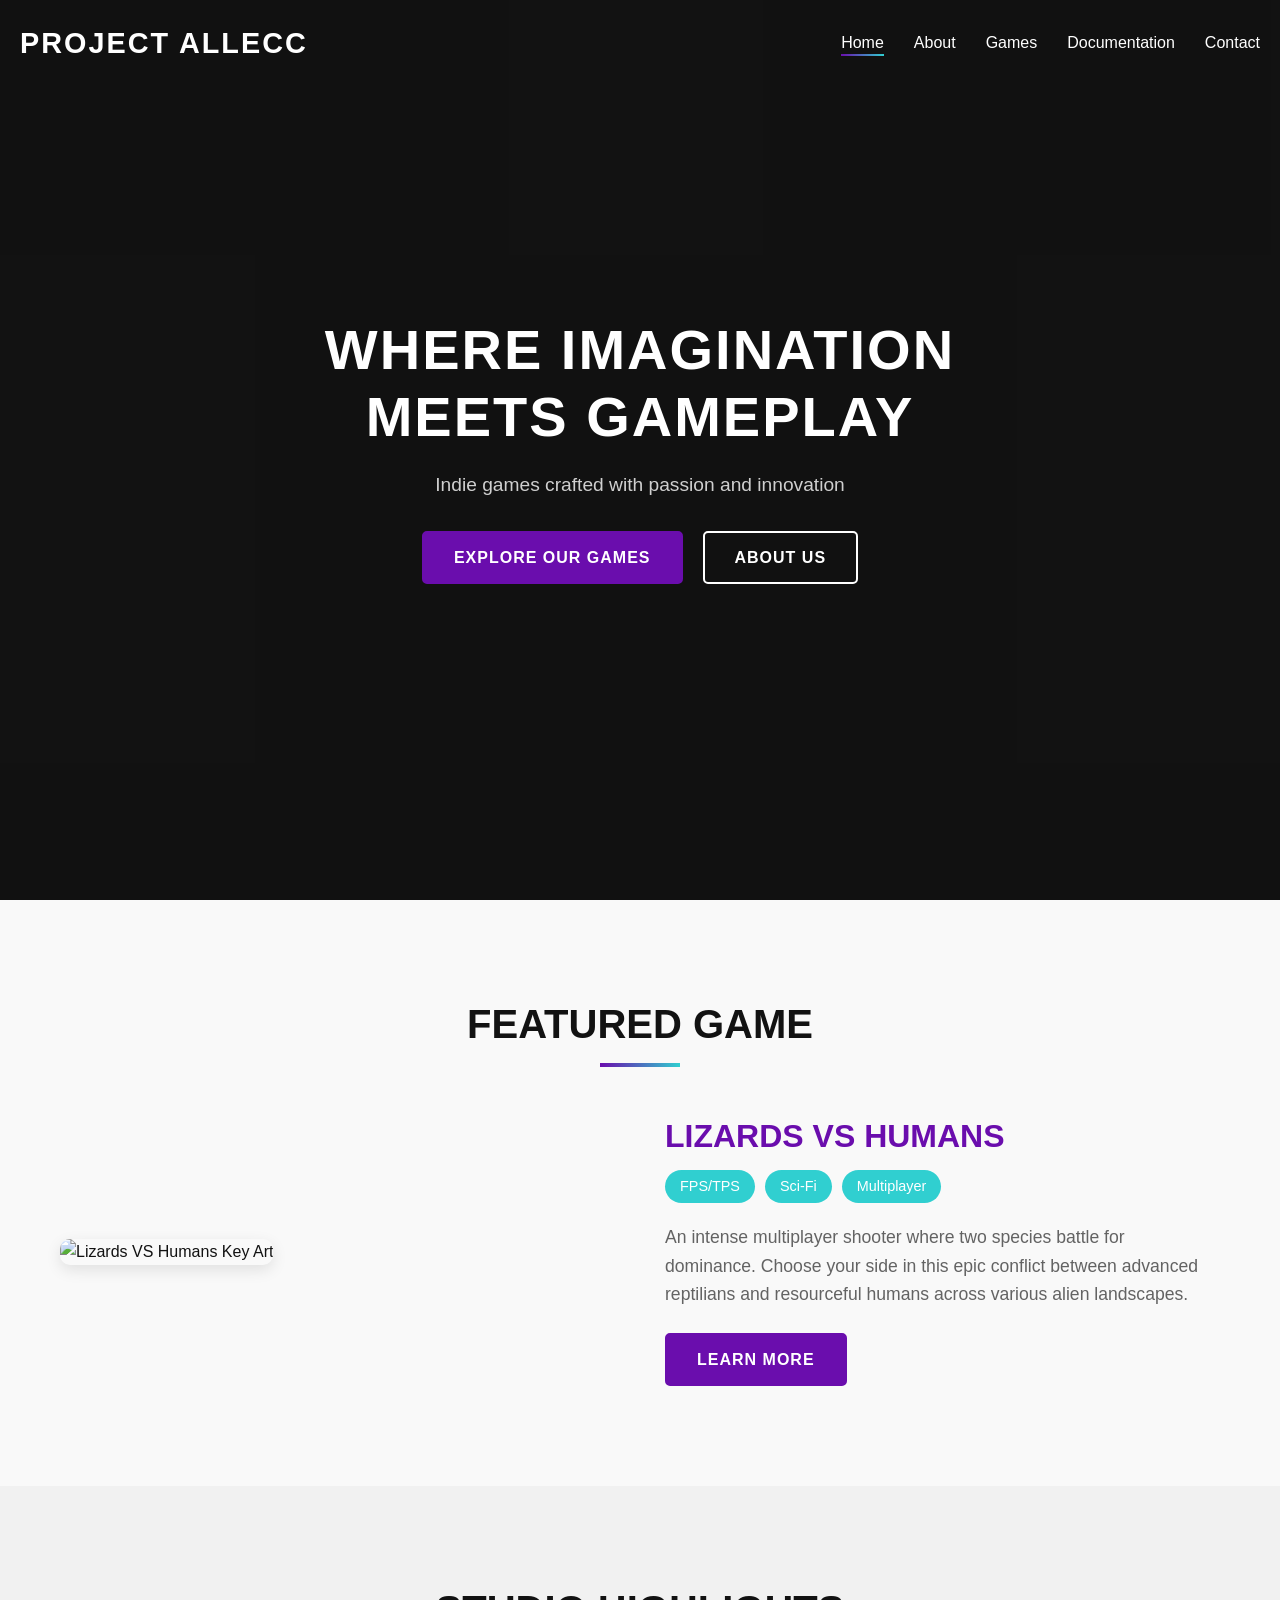
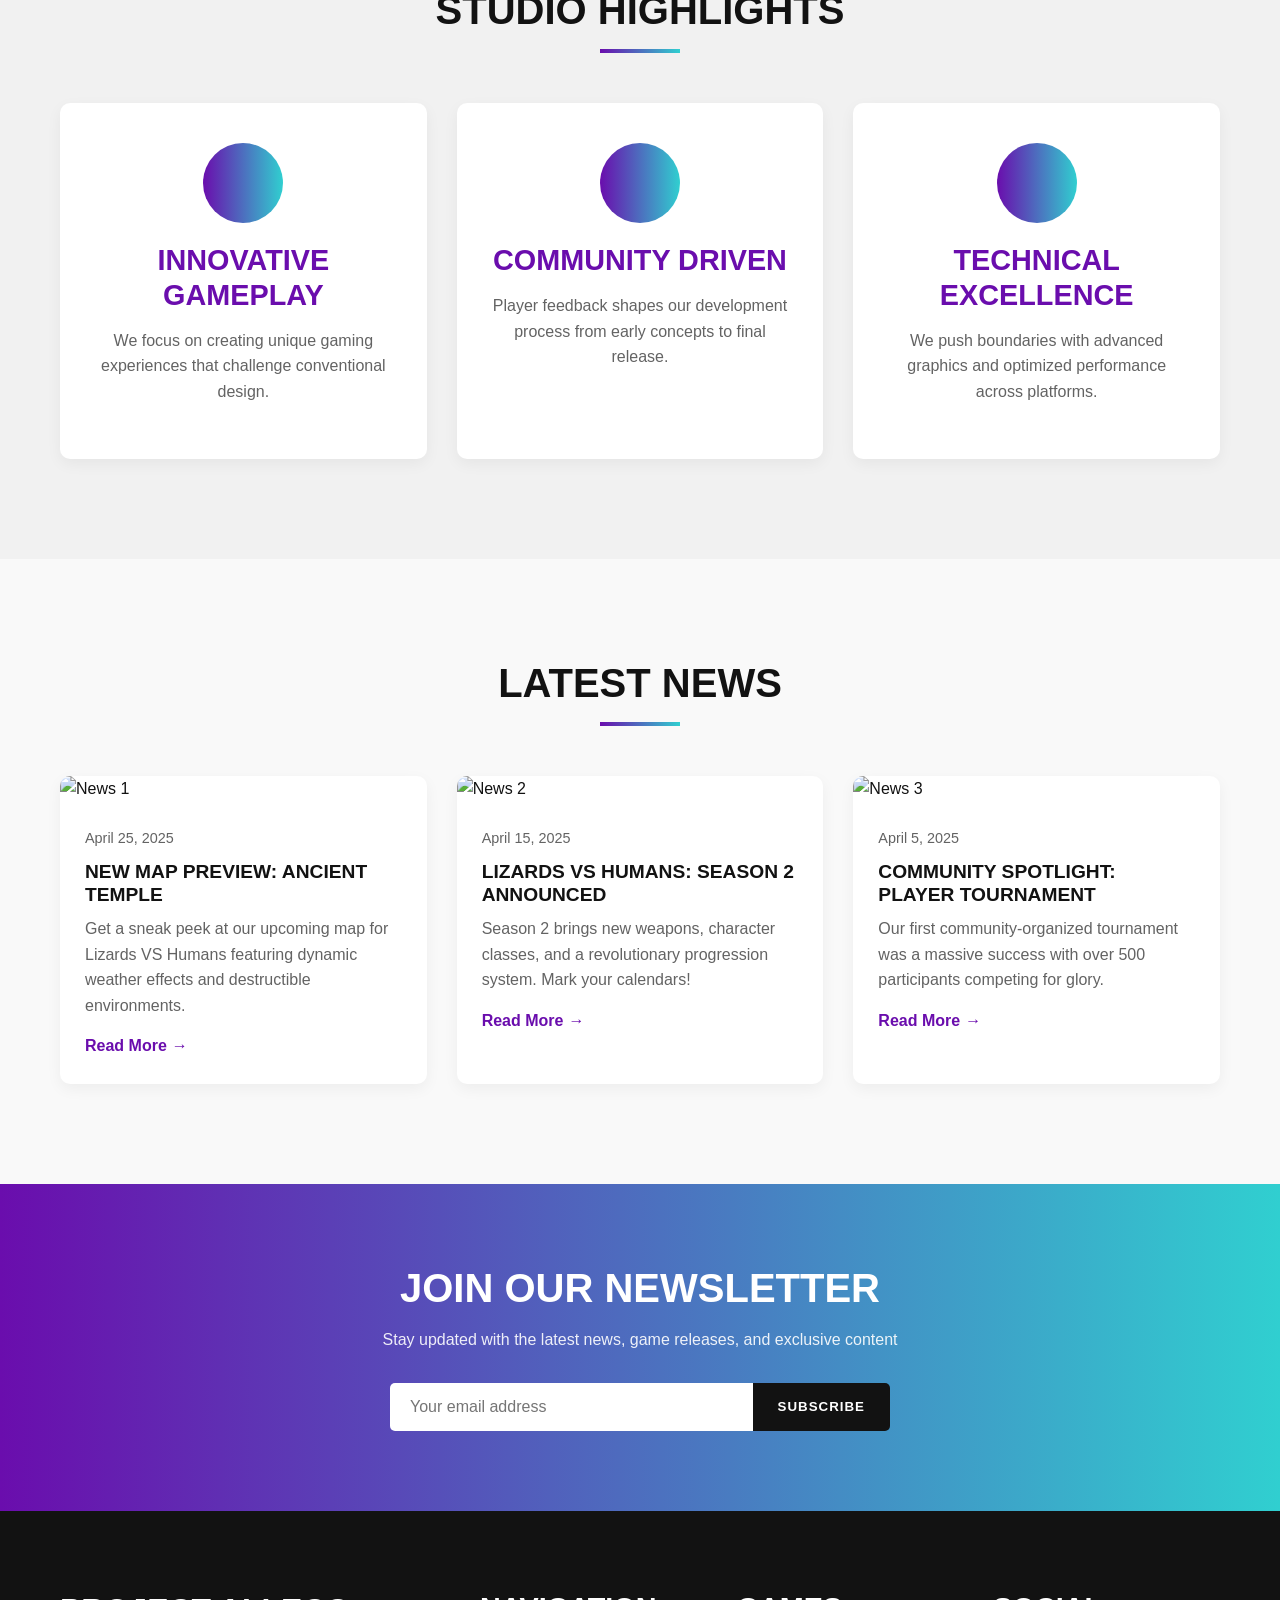
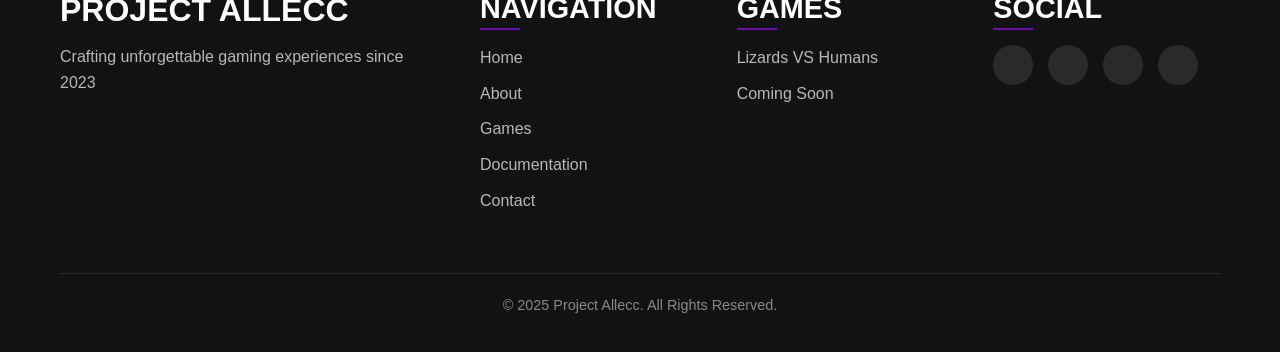
==== index.html @ aa14150b "Add files via upload" ====
<!DOCTYPE html>
<html lang="en">
<head>
    <meta charset="UTF-8">
    <meta name="viewport" content="width=device-width, initial-scale=1.0">
    <title>Project Allecc | Indie Game Studio</title>
    <!-- Font Awesome -->
    <script src="https://cdnjs.cloudflare.com/ajax/libs/font-awesome/6.4.0/js/all.min.js"></script>
    <!-- CSS Files -->
    <link rel="stylesheet" href="css/main.css">
    <link rel="stylesheet" href="css/home.css">
</head>
<body>
    <header>
        <nav>
            <div class="logo">
                <a href="index.html">PROJECT ALLECC</a>
            </div>
            <div class="menu-toggle">
                <i class="fas fa-bars"></i>
            </div>
            <ul class="nav-menu">
                <li><a href="index.html" class="active">Home</a></li>
                <li><a href="about.html">About</a></li>
                <li><a href="games.html">Games</a></li>
                <li><a href="documentation.html">Documentation</a></li>
                <li><a href="contact.html">Contact</a></li>
            </ul>
        </nav>

        <div class="hero" style="background-image: url('images/hero-bg.jpg');">
            <div class="hero-content">
                <h1>WHERE IMAGINATION MEETS GAMEPLAY</h1>
                <p>Indie games crafted with passion and innovation</p>
                <div class="hero-buttons">
                    <a href="games.html" class="btn btn-primary">Explore Our Games</a>
                    <a href="about.html" class="btn btn-secondary">About Us</a>
                </div>
            </div>
        </div>
    </header>

    <main>
        <section class="featured-game">
            <div class="container">
                <div class="section-header">
                    <h2>FEATURED GAME</h2>
                    <div class="section-separator"></div>
                </div>
                <div class="featured-content animate-on-scroll">
                    <div class="featured-image">
                        <img src="images/game-banners/lizards-vs-humans-banner.jpg" alt="Lizards VS Humans Key Art">
                    </div>
                    <div class="featured-text">
                        <h3>LIZARDS VS HUMANS</h3>
                        <div class="game-tags">
                            <span>FPS/TPS</span>
                            <span>Sci-Fi</span>
                            <span>Multiplayer</span>
                        </div>
                        <p>An intense multiplayer shooter where two species battle for dominance. Choose your side in this epic conflict between advanced reptilians and resourceful humans across various alien landscapes.</p>
                        <a href="lizards-vs-humans.html" class="btn btn-primary">Learn More</a>
                    </div>
                </div>
            </div>
        </section>

        <section class="studio-highlights">
            <div class="container">
                <div class="section-header">
                    <h2>STUDIO HIGHLIGHTS</h2>
                    <div class="section-separator"></div>
                </div>
                <div class="highlight-grid">
                    <div class="highlight-card animate-on-scroll">
                        <div class="highlight-icon">
                            <i class="fas fa-code"></i>
                        </div>
                        <h3>INNOVATIVE GAMEPLAY</h3>
                        <p>We focus on creating unique gaming experiences that challenge conventional design.</p>
                    </div>
                    <div class="highlight-card animate-on-scroll">
                        <div class="highlight-icon">
                            <i class="fas fa-users"></i>
                        </div>
                        <h3>COMMUNITY DRIVEN</h3>
                        <p>Player feedback shapes our development process from early concepts to final release.</p>
                    </div>
                    <div class="highlight-card animate-on-scroll">
                        <div class="highlight-icon">
                            <i class="fas fa-rocket"></i>
                        </div>
                        <h3>TECHNICAL EXCELLENCE</h3>
                        <p>We push boundaries with advanced graphics and optimized performance across platforms.</p>
                    </div>
                </div>
            </div>
        </section>

        <section class="latest-news">
            <div class="container">
                <div class="section-header">
                    <h2>LATEST NEWS</h2>
                    <div class="section-separator"></div>
                </div>
                <div class="news-grid">
                    <div class="news-card animate-on-scroll">
                        <div class="news-image">
                            <img src="images/news/news-1.jpg" alt="News 1">
                        </div>
                        <div class="news-content">
                            <span class="news-date">April 25, 2025</span>
                            <h3>NEW MAP PREVIEW: ANCIENT TEMPLE</h3>
                            <p>Get a sneak peek at our upcoming map for Lizards VS Humans featuring dynamic weather effects and destructible environments.</p>
                            <a href="#" class="read-more">Read More</a>
                        </div>
                    </div>
                    <div class="news-card animate-on-scroll">
                        <div class="news-image">
                            <img src="images/news/news-2.jpg" alt="News 2">
                        </div>
                        <div class="news-content">
                            <span class="news-date">April 15, 2025</span>
                            <h3>LIZARDS VS HUMANS: SEASON 2 ANNOUNCED</h3>
                            <p>Season 2 brings new weapons, character classes, and a revolutionary progression system. Mark your calendars!</p>
                            <a href="#" class="read-more">Read More</a>
                        </div>
                    </div>
                    <div class="news-card animate-on-scroll">
                        <div class="news-image">
                            <img src="images/news/news-3.jpg" alt="News 3">
                        </div>
                        <div class="news-content">
                            <span class="news-date">April 5, 2025</span>
                            <h3>COMMUNITY SPOTLIGHT: PLAYER TOURNAMENT</h3>
                            <p>Our first community-organized tournament was a massive success with over 500 participants competing for glory.</p>
                            <a href="#" class="read-more">Read More</a>
                        </div>
                    </div>
                </div>
            </div>
        </section>

        <section class="newsletter">
            <div class="container">
                <div class="newsletter-content">
                    <h2>JOIN OUR NEWSLETTER</h2>
                    <p>Stay updated with the latest news, game releases, and exclusive content</p>
                    <form class="newsletter-form">
                        <input type="email" placeholder="Your email address" required>
                        <button type="submit" class="btn">Subscribe</button>
                    </form>
                </div>
            </div>
        </section>
    </main>

    <footer>
        <div class="container">
            <div class="footer-content">
                <div class="footer-logo">
                    <h2>PROJECT ALLECC</h2>
                    <p>Crafting unforgettable gaming experiences since 2023</p>
                </div>
                <div class="footer-links">
                    <div class="footer-section">
                        <h3>NAVIGATION</h3>
                        <ul>
                            <li><a href="index.html">Home</a></li>
                            <li><a href="about.html">About</a></li>
                            <li><a href="games.html">Games</a></li>
                            <li><a href="documentation.html">Documentation</a></li>
                            <li><a href="contact.html">Contact</a></li>
                        </ul>
                    </div>
                    <div class="footer-section">
                        <h3>GAMES</h3>
                        <ul>
                            <li><a href="lizards-vs-humans.html">Lizards VS Humans</a></li>
                            <li><a href="#">Coming Soon</a></li>
                        </ul>
                    </div>
                    <div class="footer-section">
                        <h3>SOCIAL</h3>
                        <div class="social-icons">
                            <a href="#"><i class="fab fa-twitter"></i></a>
                            <a href="#"><i class="fab fa-discord"></i></a>
                            <a href="#"><i class="fab fa-youtube"></i></a>
                            <a href="#"><i class="fab fa-instagram"></i></a>
                        </div>
                    </div>
                </div>
            </div>
            <div class="footer-bottom">
                <p>&copy; 2025 Project Allecc. All Rights Reserved.</p>
            </div>
        </div>
    </footer>

    <!-- JavaScript Files -->
    <script src="js/main.js"></script>
</body>
</html>
---- css/main.css ----
/* 
 * Project Allecc - Main CSS
 * Contains base styles used across the entire website 
 */

/* ======== Global Variables ======== */
:root {
    --primary-color: #6a0dad;
    --secondary-color: #30cfd0;
    --tertiary-color: #ff5e5b;
    --dark-color: #121212;
    --light-color: #f9f9f9;
    --gray-color: #636363;
    --transition: all 0.3s ease;
}

/* ======== Reset & Base Styles ======== */
* {
    margin: 0;
    padding: 0;
    box-sizing: border-box;
}

body {
    font-family: 'Segoe UI', Tahoma, Geneva, Verdana, sans-serif;
    line-height: 1.6;
    color: var(--dark-color);
    background-color: var(--light-color);
    overflow-x: hidden;
}

.container {
    width: 100%;
    max-width: 1200px;
    margin: 0 auto;
    padding: 0 20px;
}

a {
    text-decoration: none;
    color: inherit;
}

ul {
    list-style: none;
}

img {
    max-width: 100%;
    height: auto;
}

/* ======== Typography ======== */
h1, h2, h3, h4, h5, h6 {
    font-weight: 700;
    line-height: 1.2;
}

h1 {
    font-size: 3.5rem;
    margin-bottom: 20px;
}

h2 {
    font-size: 2.5rem;
    margin-bottom: 15px;
}

h3 {
    font-size: 1.8rem;
    margin-bottom: 10px;
}

p {
    margin-bottom: 15px;
}

/* ======== Buttons ======== */
.btn {
    display: inline-block;
    padding: 12px 30px;
    border-radius: 5px;
    font-weight: bold;
    text-transform: uppercase;
    letter-spacing: 1px;
    transition: var(--transition);
    cursor: pointer;
}

.btn-primary {
    background-color: var(--primary-color);
    color: white;
    border: 2px solid var(--primary-color);
}

.btn-primary:hover {
    background-color: transparent;
    color: var(--primary-color);
}

.btn-secondary {
    background-color: transparent;
    color: white;
    border: 2px solid white;
}

.btn-secondary:hover {
    background-color: white;
    color: var(--dark-color);
}

/* ======== Section Header ======== */
.section-header {
    text-align: center;
    margin-bottom: 50px;
}

.section-header h2 {
    font-size: 2.5rem;
    margin-bottom: 15px;
    position: relative;
    display: inline-block;
}

.section-separator {
    width: 80px;
    height: 4px;
    background: linear-gradient(to right, var(--primary-color), var(--secondary-color));
    margin: 0 auto;
}

/* ======== Header & Navigation ======== */
header {
    position: relative;
    background-color: var(--dark-color);
    color: white;
}

nav {
    display: flex;
    justify-content: space-between;
    align-items: center;
    padding: 20px;
    position: absolute;
    top: 0;
    left: 0;
    width: 100%;
    z-index: 1000;
    transition: var(--transition);
}

nav.scrolled {
    background-color: rgba(18, 18, 18, 0.95);
    box-shadow: 0 5px 15px rgba(0, 0, 0, 0.1);
    position: fixed;
    padding: 15px 20px;
}

.logo a {
    font-size: 1.8rem;
    font-weight: bold;
    letter-spacing: 2px;
    color: white;
}

.logo img {
    height: 40px;
    width: auto;
}

.nav-menu {
    display: flex;
}

.nav-menu li {
    margin-left: 30px;
}

.nav-menu a {
    color: white;
    font-weight: 500;
    position: relative;
    padding: 5px 0;
    transition: var(--transition);
}

.nav-menu a::after {
    content: '';
    position: absolute;
    bottom: 0;
    left: 0;
    width: 0;
    height: 2px;
    background: linear-gradient(to right, var(--primary-color), var(--secondary-color));
    transition: var(--transition);
}

.nav-menu a:hover::after,
.nav-menu a.active::after {
    width: 100%;
}

.menu-toggle {
    display: none;
    font-size: 1.5rem;
    cursor: pointer;
}

/* ======== Page Banner ======== */
.page-banner {
    height: 50vh;
    background-position: center;
    background-repeat: no-repeat;
    background-size: cover;
    display: flex;
    align-items: center;
    justify-content: center;
    text-align: center;
    color: white;
    position: relative;
}

.page-banner::before {
    content: '';
    position: absolute;
    top: 0;
    left: 0;
    width: 100%;
    height: 100%;
    background: rgba(18, 18, 18, 0.7);
}

.page-banner .banner-content {
    position: relative;
    z-index: 1;
}

.page-banner h1 {
    font-size: 3rem;
    margin-bottom: 20px;
}

.page-banner .breadcrumb {
    display: flex;
    justify-content: center;
    gap: 10px;
}

.page-banner .breadcrumb a {
    color: rgba(255, 255, 255, 0.7);
    transition: var(--transition);
}

.page-banner .breadcrumb a:hover {
    color: white;
}

/* ======== Footer ======== */
footer {
    background-color: var(--dark-color);
    color: white;
    padding: 80px 0 20px;
}

.footer-content {
    display: grid;
    grid-template-columns: 1fr 2fr;
    gap: 50px;
    margin-bottom: 50px;
}

.footer-logo h2 {
    font-size: 2rem;
    margin-bottom: 15px;
}

.footer-logo p {
    color: rgba(255, 255, 255, 0.7);
}

.footer-links {
    display: grid;
    grid-template-columns: repeat(3, 1fr);
    gap: 30px;
}

.footer-section h3 {
    margin-bottom: 20px;
    position: relative;
    display: inline-block;
}

.footer-section h3::after {
    content: '';
    position: absolute;
    bottom: -5px;
    left: 0;
    width: 40px;
    height: 2px;
    background-color: var(--primary-color);
}

.footer-section ul li {
    margin-bottom: 10px;
}

.footer-section ul li a {
    color: rgba(255, 255, 255, 0.7);
    transition: var(--transition);
}

.footer-section ul li a:hover {
    color: white;
    padding-left: 5px;
}

.social-icons {
    display: flex;
    gap: 15px;
}

.social-icons a {
    display: flex;
    align-items: center;
    justify-content: center;
    width: 40px;
    height: 40px;
    background-color: rgba(255, 255, 255, 0.1);
    border-radius: 50%;
    transition: var(--transition);
}

.social-icons a:hover {
    background-color: var(--primary-color);
    transform: translateY(-5px);
}

.footer-bottom {
    text-align: center;
    padding-top: 20px;
    border-top: 1px solid rgba(255, 255, 255, 0.1);
    color: rgba(255, 255, 255, 0.5);
    font-size: 0.9rem;
}

/* ======== Responsive Styles ======== */
@media (max-width: 1024px) {
    .footer-content {
        grid-template-columns: 1fr 1fr;
    }
}

@media (max-width: 768px) {
    h1 {
        font-size: 2.5rem;
    }
    
    h2 {
        font-size: 2rem;
    }
    
    h3 {
        font-size: 1.5rem;
    }
    
    .menu-toggle {
        display: block;
    }
    
    .nav-menu {
        position: fixed;
        top: 70px;
        left: -100%;
        width: 100%;
        height: calc(100vh - 70px);
        background-color: var(--dark-color);
        flex-direction: column;
        align-items: center;
        justify-content: center;
        transition: var(--transition);
    }
    
    .nav-menu.active {
        left: 0;
    }
    
    .nav-menu li {
        margin: 15px 0;
    }
    
    .footer-content {
        grid-template-columns: 1fr;
    }
    
    .footer-links {
        grid-template-columns: 1fr 1fr;
    }
}

@media (max-width: 480px) {
    .footer-links {
        grid-template-columns: 1fr;
    }
}
---- css/home.css ----
/* 
 * Project Allecc - Home Page CSS
 * Contains styles specific to the home page
 */

/* ======== Hero Section ======== */
.hero {
    height: 100vh;
    background-position: center;
    background-repeat: no-repeat;
    background-size: cover;
    display: flex;
    align-items: center;
    text-align: center;
    padding: 0 20px;
    position: relative;
}

.hero::before {
    content: '';
    position: absolute;
    top: 0;
    left: 0;
    width: 100%;
    height: 100%;
    background: rgba(18, 18, 18, 0.7);
}

.hero-content {
    max-width: 800px;
    margin: 0 auto;
    position: relative;
    z-index: 1;
}

.hero-content h1 {
    font-size: 3.5rem;
    margin-bottom: 20px;
    letter-spacing: 2px;
    color: white;
}

.hero-content p {
    font-size: 1.2rem;
    margin-bottom: 30px;
    color: rgba(255, 255, 255, 0.8);
}

.hero-buttons {
    display: flex;
    justify-content: center;
    gap: 20px;
}

/* ======== Featured Game Section ======== */
.featured-game {
    padding: 100px 0;
    background-color: var(--light-color);
}

.featured-content {
    display: flex;
    align-items: center;
    gap: 50px;
}

.featured-image, 
.featured-text {
    flex: 1;
}

.featured-image img {
    border-radius: 10px;
    box-shadow: 0 5px 15px rgba(0, 0, 0, 0.1);
}

.featured-text h3 {
    font-size: 2rem;
    margin-bottom: 15px;
    color: var(--primary-color);
}

.game-tags {
    display: flex;
    gap: 10px;
    margin-bottom: 20px;
    flex-wrap: wrap;
}

.game-tags span {
    padding: 5px 15px;
    background-color: var(--secondary-color);
    color: white;
    border-radius: 20px;
    font-size: 0.9rem;
}

.featured-text p {
    margin-bottom: 25px;
    color: var(--gray-color);
    font-size: 1.1rem;
}

/* ======== Studio Highlights Section ======== */
.studio-highlights {
    padding: 100px 0;
    background-color: #f1f1f1;
}

.highlight-grid {
    display: grid;
    grid-template-columns: repeat(3, 1fr);
    gap: 30px;
}

.highlight-card {
    background-color: white;
    padding: 40px 30px;
    border-radius: 10px;
    box-shadow: 0 5px 15px rgba(0, 0, 0, 0.05);
    text-align: center;
    transition: var(--transition);
}

.highlight-card:hover {
    transform: translateY(-10px);
    box-shadow: 0 10px 25px rgba(0, 0, 0, 0.1);
}

.highlight-icon {
    width: 80px;
    height: 80px;
    margin: 0 auto 20px;
    background: linear-gradient(to right, var(--primary-color), var(--secondary-color));
    border-radius: 50%;
    display: flex;
    align-items: center;
    justify-content: center;
    color: white;
    font-size: 2rem;
}

.highlight-card h3 {
    margin-bottom: 15px;
    color: var(--primary-color);
}

.highlight-card p {
    color: var(--gray-color);
}

/* ======== Latest News Section ======== */
.latest-news {
    padding: 100px 0;
    background-color: var(--light-color);
}

.news-grid {
    display: grid;
    grid-template-columns: repeat(3, 1fr);
    gap: 30px;
}

.news-card {
    background-color: white;
    border-radius: 10px;
    overflow: hidden;
    box-shadow: 0 5px 15px rgba(0, 0, 0, 0.05);
    transition: var(--transition);
}

.news-card:hover {
    transform: translateY(-10px);
    box-shadow: 0 10px 25px rgba(0, 0, 0, 0.1);
}

.news-image img {
    width: 100%;
    height: 200px;
    object-fit: cover;
}

.news-content {
    padding: 25px;
}

.news-date {
    display: block;
    color: var(--gray-color);
    font-size: 0.9rem;
    margin-bottom: 10px;
}

.news-content h3 {
    font-size: 1.2rem;
    margin-bottom: 10px;
    color: var(--dark-color);
}

.news-content p {
    color: var(--gray-color);
    margin-bottom: 15px;
}

.read-more {
    color: var(--primary-color);
    font-weight: bold;
    position: relative;
    transition: var(--transition);
}

.read-more::after {
    content: '→';
    margin-left: 5px;
    transition: var(--transition);
}

.read-more:hover::after {
    margin-left: 10px;
}

/* ======== Newsletter Section ======== */
.newsletter {
    padding: 80px 0;
    background: linear-gradient(to right, var(--primary-color), var(--secondary-color));
    color: white;
    text-align: center;
}

.newsletter h2 {
    font-size: 2.5rem;
    margin-bottom: 15px;
}

.newsletter p {
    margin-bottom: 30px;
    max-width: 600px;
    margin-left: auto;
    margin-right: auto;
    opacity: 0.9;
}

.newsletter-form {
    display: flex;
    max-width: 500px;
    margin: 0 auto;
}

.newsletter-form input {
    flex-grow: 1;
    padding: 15px 20px;
    border: none;
    border-radius: 5px 0 0 5px;
    font-size: 1rem;
}

.newsletter-form button {
    border-radius: 0 5px 5px 0;
    border: none;
    background-color: var(--dark-color);
    color: white;
    cursor: pointer;
    transition: var(--transition);
    padding: 0 25px;
}

.newsletter-form button:hover {
    background-color: black;
}

/* ======== Responsive Styles ======== */
@media (max-width: 1024px) {
    .featured-content {
        flex-direction: column;
    }
    
    .highlight-grid, 
    .news-grid {
        grid-template-columns: repeat(2, 1fr);
    }
}

@media (max-width: 768px) {
    .hero-content h1 {
        font-size: 2.5rem;
    }
    
    .highlight-grid, 
    .news-grid {
        grid-template-columns: 1fr;
    }
    
    .newsletter-form {
        flex-direction: column;
        gap: 10px;
    }
    
    .newsletter-form input,
    .newsletter-form button {
        width: 100%;
        border-radius: 5px;
    }
    
    .hero-buttons {
        flex-direction: column;
    }
}
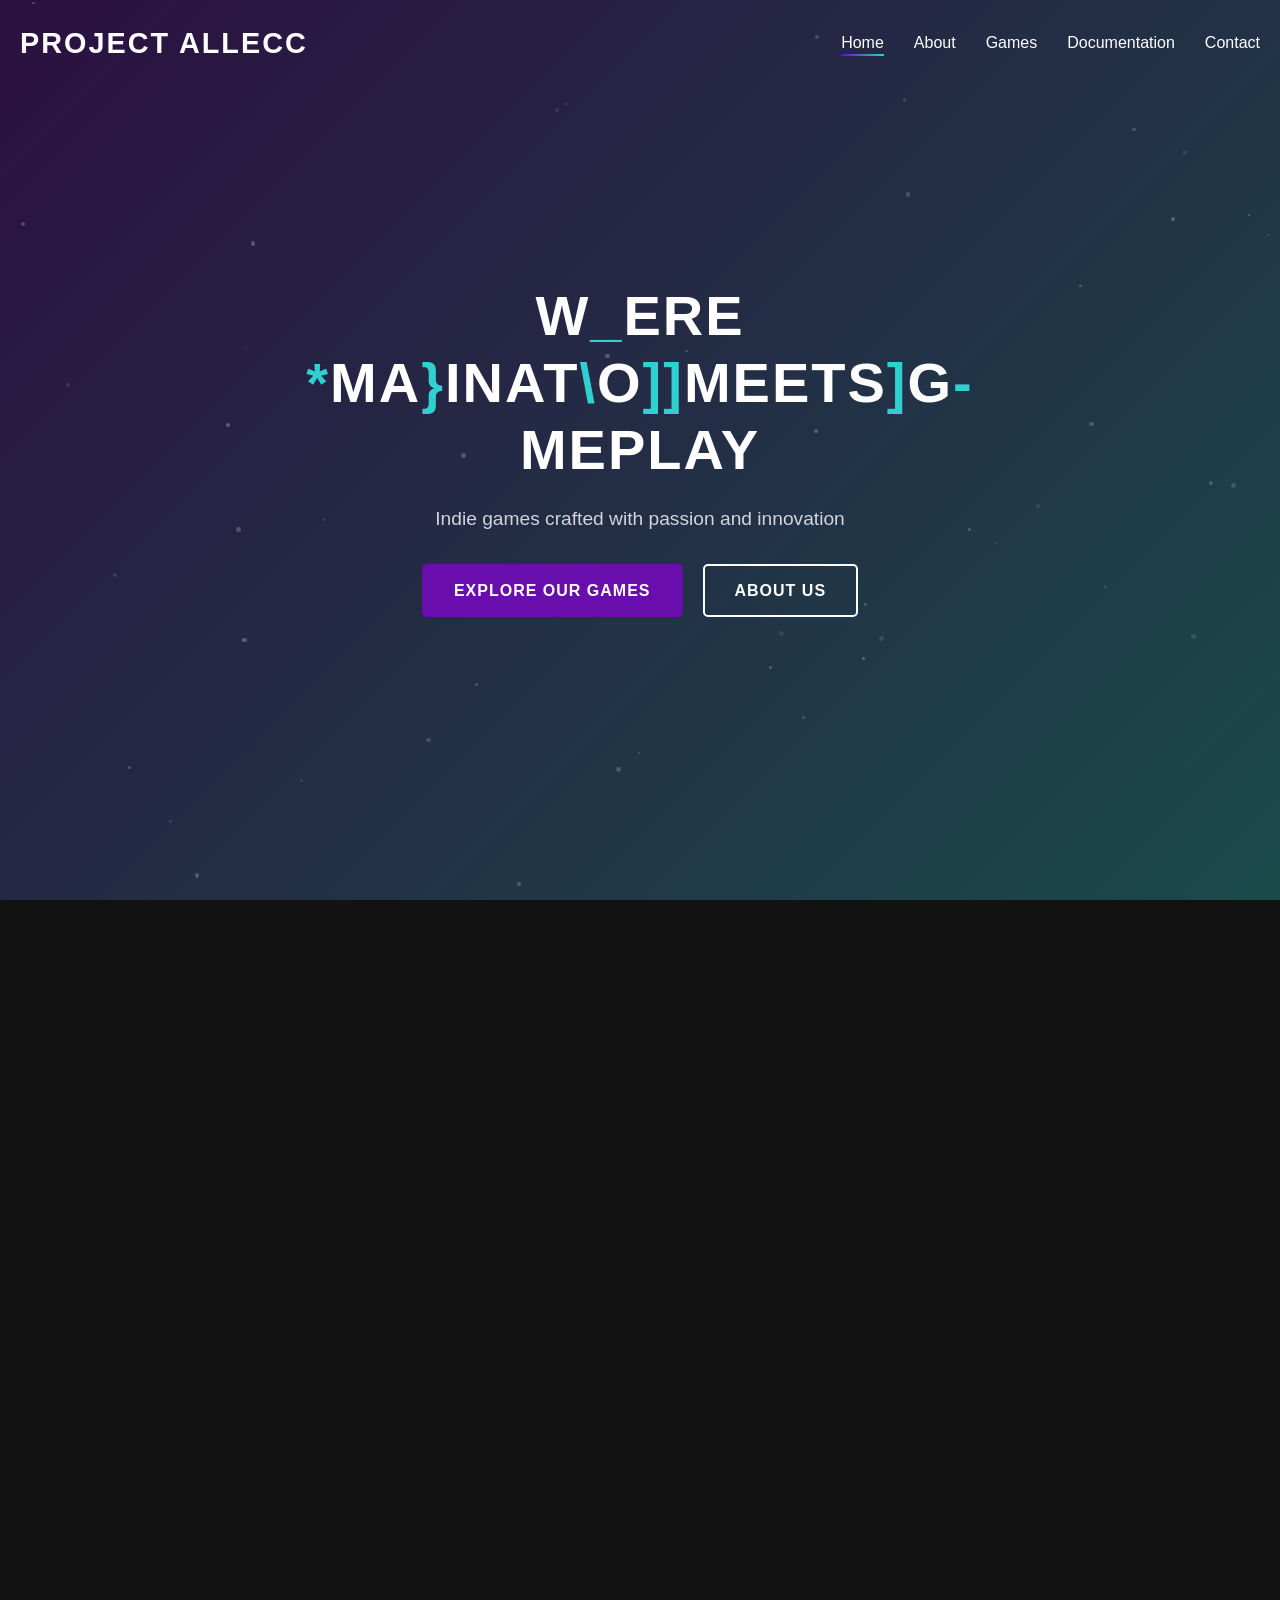
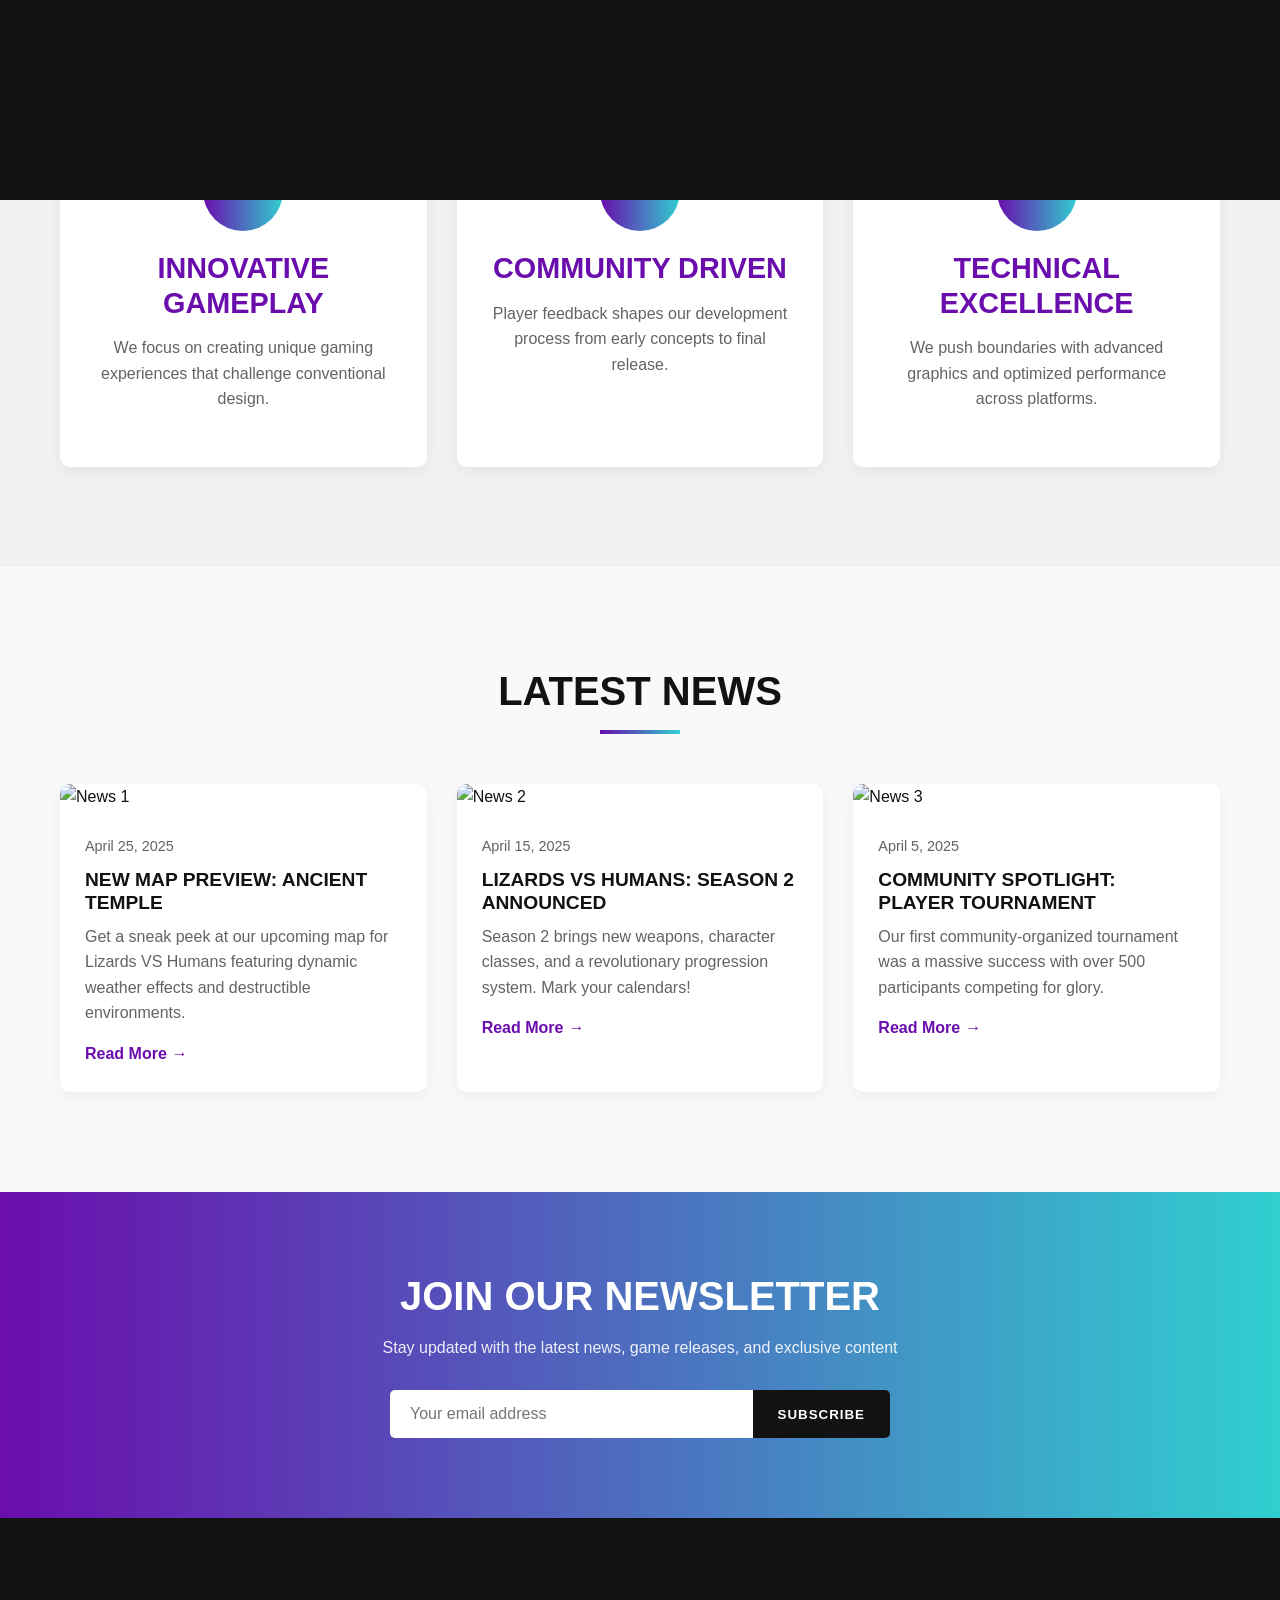
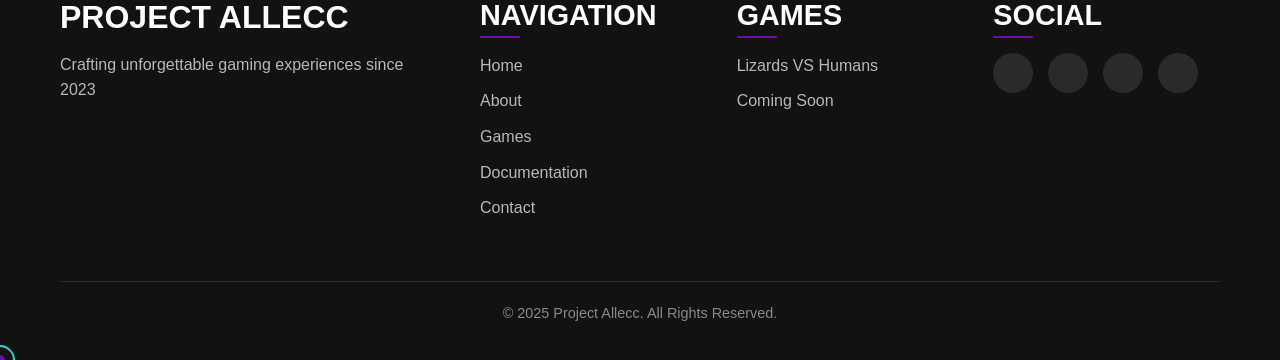
==== commit fdfac05c: "New Update" ====
--- a/index.html
+++ b/index.html
@@ -9,6 +9,7 @@
     <!-- CSS Files -->
     <link rel="stylesheet" href="css/main.css">
     <link rel="stylesheet" href="css/home.css">
+    <link rel="stylesheet" href="css/animations.css">
 </head>
 <body>
     <header>
@@ -30,10 +31,10 @@
 
         <div class="hero" style="background-image: url('images/hero-bg.jpg');">
             <div class="hero-content">
-                <h1>WHERE IMAGINATION MEETS GAMEPLAY</h1>
-                <p>Indie games crafted with passion and innovation</p>
-                <div class="hero-buttons">
-                    <a href="games.html" class="btn btn-primary">Explore Our Games</a>
+                <h1 class="fade-in-down">WHERE IMAGINATION MEETS GAMEPLAY</h1>
+                <p class="fade-in-up delay-300">Indie games crafted with passion and innovation</p>
+                <div class="hero-buttons fade-in-up delay-500">
+                    <a href="games.html" class="btn btn-primary pulse-effect">Explore Our Games</a>
                     <a href="about.html" class="btn btn-secondary">About Us</a>
                 </div>
             </div>
@@ -143,7 +144,7 @@
 
         <section class="newsletter">
             <div class="container">
-                <div class="newsletter-content">
+                <div class="newsletter-content fade-in-up">
                     <h2>JOIN OUR NEWSLETTER</h2>
                     <p>Stay updated with the latest news, game releases, and exclusive content</p>
                     <form class="newsletter-form">
@@ -199,5 +200,6 @@
 
     <!-- JavaScript Files -->
     <script src="js/main.js"></script>
+    <script src="js/effects.js"></script>
 </body>
 </html>
--- a/css/animations.css
+++ b/css/animations.css
@@ -0,0 +1,490 @@
+/* 
+ * Project Allecc - Animations and Effects
+ * Contains animation styles for the entire website
+ */
+
+/* ======== Animation Keyframes ======== */
+@keyframes fadeIn {
+    from { opacity: 0; }
+    to { opacity: 1; }
+}
+
+@keyframes fadeInUp {
+    from { 
+        opacity: 0;
+        transform: translateY(30px);
+    }
+    to { 
+        opacity: 1;
+        transform: translateY(0);
+    }
+}
+
+@keyframes fadeInDown {
+    from { 
+        opacity: 0;
+        transform: translateY(-30px);
+    }
+    to { 
+        opacity: 1;
+        transform: translateY(0);
+    }
+}
+
+@keyframes fadeInLeft {
+    from { 
+        opacity: 0;
+        transform: translateX(-50px);
+    }
+    to { 
+        opacity: 1;
+        transform: translateX(0);
+    }
+}
+
+@keyframes fadeInRight {
+    from { 
+        opacity: 0;
+        transform: translateX(50px);
+    }
+    to { 
+        opacity: 1;
+        transform: translateX(0);
+    }
+}
+
+@keyframes pulse {
+    0% { transform: scale(1); }
+    50% { transform: scale(1.05); }
+    100% { transform: scale(1); }
+}
+
+@keyframes float {
+    0% { transform: translateY(0px); }
+    50% { transform: translateY(-10px); }
+    100% { transform: translateY(0px); }
+}
+
+@keyframes spin {
+    from { transform: rotate(0deg); }
+    to { transform: rotate(360deg); }
+}
+
+@keyframes shimmer {
+    0% { background-position: -1000px 0; }
+    100% { background-position: 1000px 0; }
+}
+
+@keyframes slideIn {
+    from { width: 0; }
+    to { width: 100%; }
+}
+
+@keyframes bounce {
+    0%, 20%, 50%, 80%, 100% { transform: translateY(0); }
+    40% { transform: translateY(-20px); }
+    60% { transform: translateY(-10px); }
+}
+
+/* ======== Global Animation Classes ======== */
+.animate-on-scroll {
+    opacity: 0;
+    transition: transform 0.8s ease, opacity 0.8s ease;
+}
+
+.animated {
+    opacity: 1;
+    transform: translateY(0) !important;
+}
+
+.delay-100 { animation-delay: 100ms; }
+.delay-200 { animation-delay: 200ms; }
+.delay-300 { animation-delay: 300ms; }
+.delay-400 { animation-delay: 400ms; }
+.delay-500 { animation-delay: 500ms; }
+
+/* ======== Initial Animation States ======== */
+.fade-in { 
+    animation: fadeIn 1s ease forwards; 
+}
+
+.fade-in-up { 
+    animation: fadeInUp 1s ease forwards; 
+}
+
+.fade-in-down { 
+    animation: fadeInDown 1s ease forwards; 
+}
+
+.fade-in-left { 
+    animation: fadeInLeft 1s ease forwards; 
+}
+
+.fade-in-right { 
+    animation: fadeInRight 1s ease forwards; 
+}
+
+.pulse-effect {
+    animation: pulse 2s infinite ease-in-out;
+}
+
+.float-effect {
+    animation: float 3s infinite ease-in-out;
+}
+
+.spin-effect {
+    animation: spin 10s infinite linear;
+}
+
+/* ======== Enhanced Hero Section ======== */
+.hero {
+    position: relative;
+    overflow: hidden;
+}
+
+.hero::after {
+    content: '';
+    position: absolute;
+    top: 0;
+    left: 0;
+    width: 100%;
+    height: 100%;
+    background: linear-gradient(135deg, rgba(106, 13, 173, 0.3), rgba(48, 207, 208, 0.3));
+    z-index: 1;
+    pointer-events: none;
+}
+
+.hero-particles {
+    position: absolute;
+    top: 0;
+    left: 0;
+    width: 100%;
+    height: 100%;
+    z-index: 1;
+    pointer-events: none;
+}
+
+.hero-content {
+    z-index: 2;
+}
+
+.hero-particles .particle {
+    position: absolute;
+    background-color: rgba(255, 255, 255, 0.5);
+    border-radius: 50%;
+    pointer-events: none;
+}
+
+/* ======== Enhanced UI Elements ======== */
+.btn {
+    position: relative;
+    overflow: hidden;
+}
+
+.btn::after {
+    content: '';
+    position: absolute;
+    top: 50%;
+    left: 50%;
+    width: 5px;
+    height: 5px;
+    background: rgba(255, 255, 255, 0.5);
+    opacity: 0;
+    border-radius: 100%;
+    transform: scale(1, 1) translate(-50%, -50%);
+    transform-origin: 50% 50%;
+}
+
+.btn:hover::after {
+    animation: ripple 1s ease-out;
+}
+
+@keyframes ripple {
+    0% {
+        opacity: 1;
+        transform: scale(0, 0);
+    }
+    100% {
+        opacity: 0;
+        transform: scale(20, 20);
+    }
+}
+
+/* Enhanced Game Cards */
+.game-card {
+    transition: transform 0.5s cubic-bezier(0.175, 0.885, 0.32, 1.275), box-shadow 0.5s ease;
+}
+
+.game-card:hover {
+    transform: translateY(-15px) scale(1.02);
+    box-shadow: 0 20px 30px rgba(0, 0, 0, 0.15);
+}
+
+.game-card .game-image::before {
+    content: '';
+    position: absolute;
+    top: 0;
+    left: 0;
+    width: 100%;
+    height: 100%;
+    background: linear-gradient(135deg, rgba(106, 13, 173, 0.7), rgba(48, 207, 208, 0.7));
+    opacity: 0;
+    transition: opacity 0.5s ease;
+    z-index: 1;
+}
+
+.game-card:hover .game-image::before {
+    opacity: 0.2;
+}
+
+.game-card .game-info .btn {
+    transform: translateY(5px);
+    opacity: 0.9;
+    transition: transform 0.3s ease, opacity 0.3s ease, background-color 0.3s ease, color 0.3s ease;
+}
+
+.game-card:hover .game-info .btn {
+    transform: translateY(0);
+    opacity: 1;
+}
+
+/* ======== Enhanced Navbar Effects ======== */
+.nav-menu a::before {
+    content: '';
+    position: absolute;
+    bottom: 0;
+    left: 0;
+    width: 100%;
+    height: 2px;
+    background-color: transparent;
+    transform: scaleX(0);
+    transform-origin: right;
+    transition: transform 0.3s ease, background-color 0.3s ease;
+}
+
+.nav-menu a:hover::before, 
+.nav-menu a.active::before {
+    transform: scaleX(1);
+    transform-origin: left;
+    background-color: var(--secondary-color);
+}
+
+.logo a {
+    position: relative;
+    display: inline-block;
+}
+
+.logo a::before {
+    content: '';
+    position: absolute;
+    width: 10px;
+    height: 10px;
+    border-radius: 50%;
+    background-color: var(--secondary-color);
+    top: 0;
+    left: -15px;
+    opacity: 0;
+    transform: scale(0);
+    transition: transform 0.3s ease, opacity 0.3s ease;
+}
+
+.logo a:hover::before {
+    opacity: 1;
+    transform: scale(1);
+}
+
+/* ======== Section Transitions ======== */
+section {
+    position: relative;
+    overflow: hidden;
+}
+
+section::before {
+    content: '';
+    position: absolute;
+    bottom: 0;
+    left: 0;
+    width: 100%;
+    height: 150px;
+    background: linear-gradient(to top, rgba(249, 249, 249, 1), rgba(249, 249, 249, 0));
+    pointer-events: none;
+    z-index: -1;
+}
+
+section:nth-child(even)::before {
+    background: linear-gradient(to top, rgba(241, 241, 241, 1), rgba(241, 241, 241, 0));
+}
+
+/* ======== Loading Effects ======== */
+.loading-overlay {
+    position: fixed;
+    top: 0;
+    left: 0;
+    width: 100%;
+    height: 100%;
+    background-color: var(--dark-color);
+    display: flex;
+    justify-content: center;
+    align-items: center;
+    z-index: 9999;
+    transition: opacity 0.5s ease, visibility 0.5s ease;
+}
+
+.loading-overlay.hidden {
+    opacity: 0;
+    visibility: hidden;
+}
+
+.loader {
+    width: 50px;
+    height: 50px;
+    border: 5px solid rgba(255, 255, 255, 0.3);
+    border-radius: 50%;
+    border-top-color: var(--primary-color);
+    border-bottom-color: var(--secondary-color);
+    animation: spin 1s ease-in-out infinite;
+}
+
+.loader-text {
+    position: absolute;
+    bottom: 100px;
+    color: white;
+    font-size: 1.2rem;
+    letter-spacing: 2px;
+}
+
+.loader-text::after {
+    content: '...';
+    animation: dots 1.5s infinite;
+}
+
+@keyframes dots {
+    0%, 20% { content: '.'; }
+    40%, 60% { content: '..'; }
+    80%, 100% { content: '...'; }
+}
+
+/* ======== Interactive Elements ======== */
+.highlight-card, 
+.team-member, 
+.award-item, 
+.news-card,
+.faq-item {
+    position: relative;
+    z-index: 1;
+    overflow: hidden;
+}
+
+.highlight-card::before, 
+.team-member::before, 
+.award-item::before,
+.news-card::before,
+.faq-item::before {
+    content: '';
+    position: absolute;
+    z-index: -1;
+    top: 0;
+    left: 0;
+    right: 0;
+    bottom: 0;
+    background: linear-gradient(135deg, rgba(106, 13, 173, 0.05), rgba(48, 207, 208, 0.05));
+    transform: scaleX(0);
+    transform-origin: 0 50%;
+    transition: transform 0.5s ease-out;
+    border-radius: inherit;
+}
+
+.highlight-card:hover::before, 
+.team-member:hover::before, 
+.award-item:hover::before,
+.news-card:hover::before,
+.faq-item:hover::before {
+    transform: scaleX(1);
+}
+
+/* ======== Game Detail Page Enhancements ======== */
+.game-banner-content {
+    position: relative;
+}
+
+.game-banner-content::after {
+    content: '';
+    position: absolute;
+    bottom: 0;
+    left: 0;
+    width: 100%;
+    height: 10px;
+    background: linear-gradient(to right, var(--primary-color), var(--secondary-color));
+    transform: scaleX(0);
+    transform-origin: left;
+    transition: transform 1s ease;
+}
+
+.game-banner-content.animated::after {
+    transform: scaleX(1);
+}
+
+.tab-button {
+    transition: color 0.3s ease, transform 0.3s ease;
+}
+
+.tab-button:hover {
+    transform: translateY(-3px);
+}
+
+.tab-button::after {
+    transition: width 0.3s ease, background 0.3s ease;
+}
+
+.tab-button.active::after {
+    background: linear-gradient(to right, var(--primary-color), var(--tertiary-color));
+}
+
+/* ======== Page Transition Effects ======== */
+body {
+    animation: fadeIn 0.5s ease-in-out;
+}
+
+.page-transition {
+    position: fixed;
+    top: 0;
+    left: 0;
+    width: 100%;
+    height: 100%;
+    background-color: var(--dark-color);
+    z-index: 9999;
+    transform: translateY(100%);
+}
+
+.page-transition.active {
+    animation: pageTransition 1s ease-in-out;
+}
+
+@keyframes pageTransition {
+    0% { transform: translateY(100%); }
+    100% { transform: translateY(-100%); }
+}
+
+/* ======== Responsive Animation Adjustments ======== */
+@media (max-width: 768px) {
+    .hero-content h1 {
+        font-size: 2rem;
+    }
+    
+    .animated {
+        animation-duration: 0.5s;
+    }
+    
+    .game-card:hover {
+        transform: translateY(-10px);
+    }
+}
+
+@media (prefers-reduced-motion: reduce) {
+    * {
+        animation-duration: 0.01ms !important;
+        animation-iteration-count: 1 !important;
+        transition-duration: 0.01ms !important;
+        scroll-behavior: auto !important;
+    }
+}
